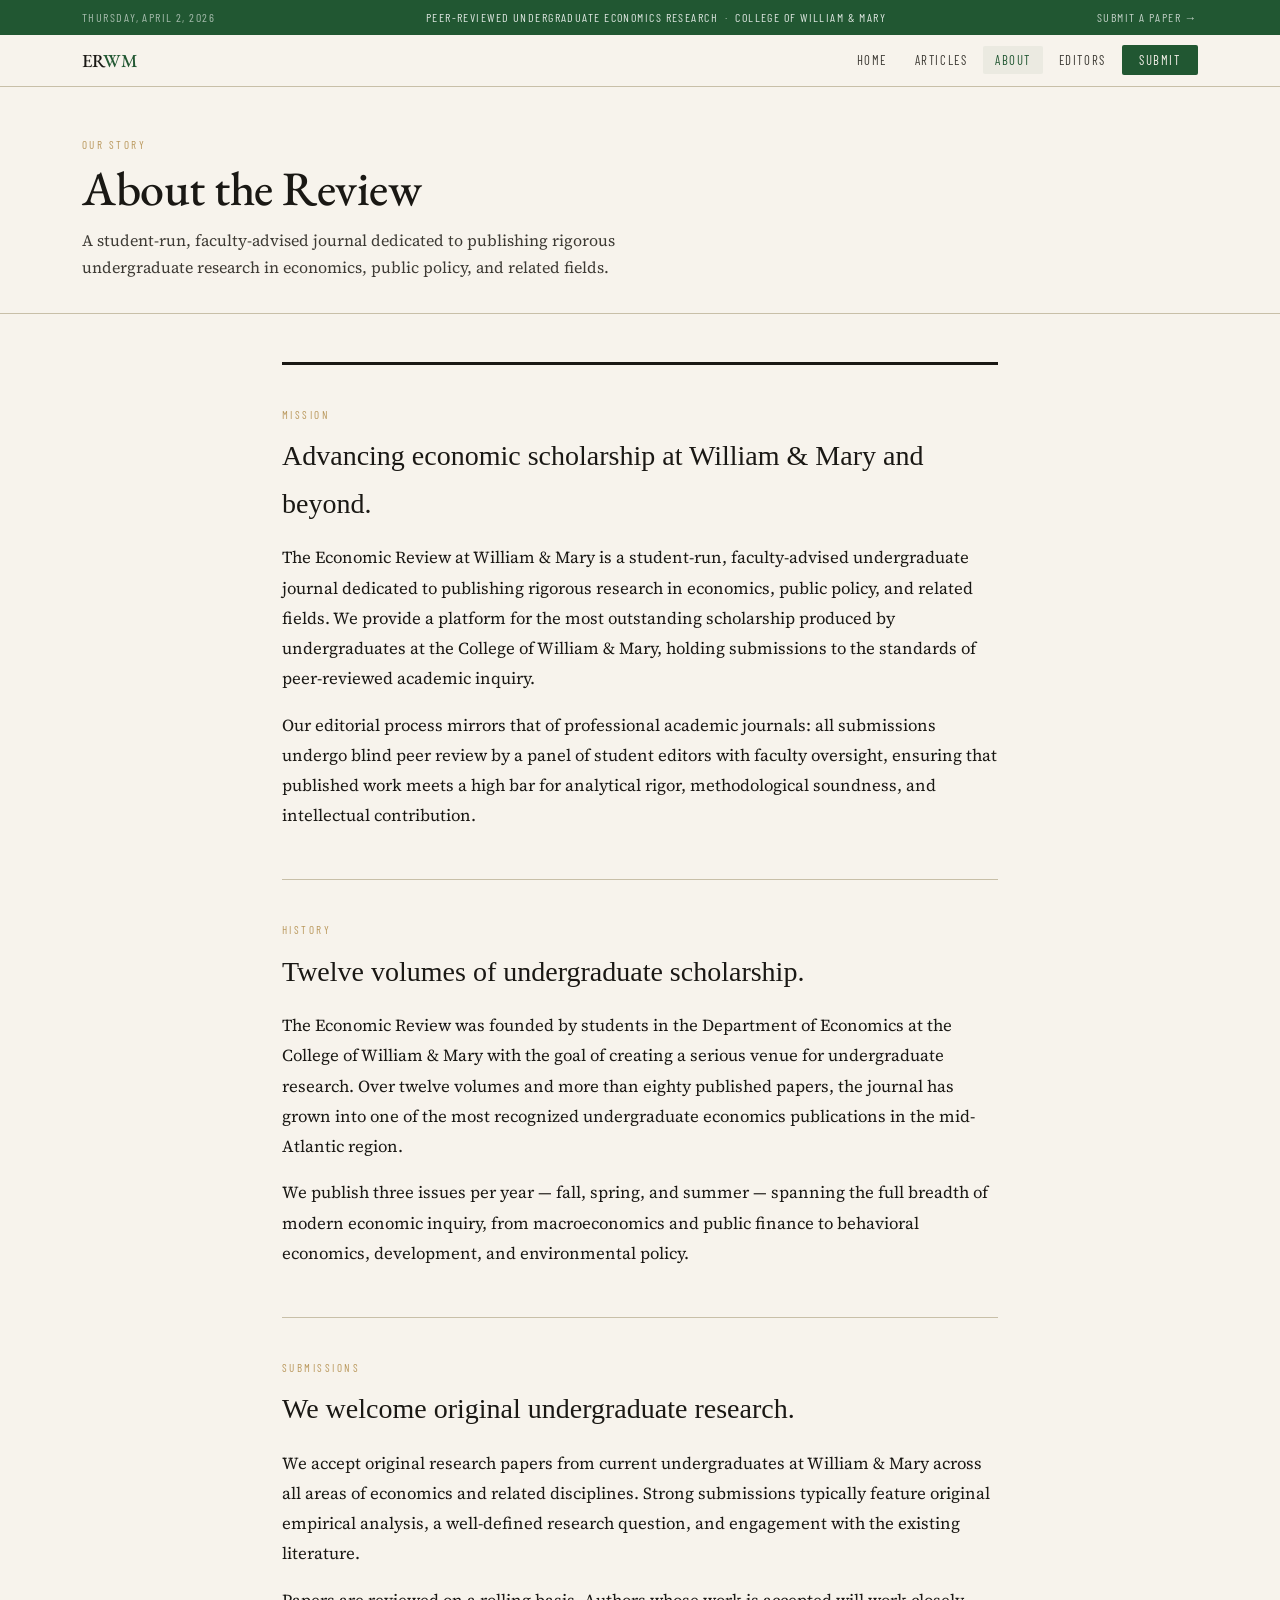
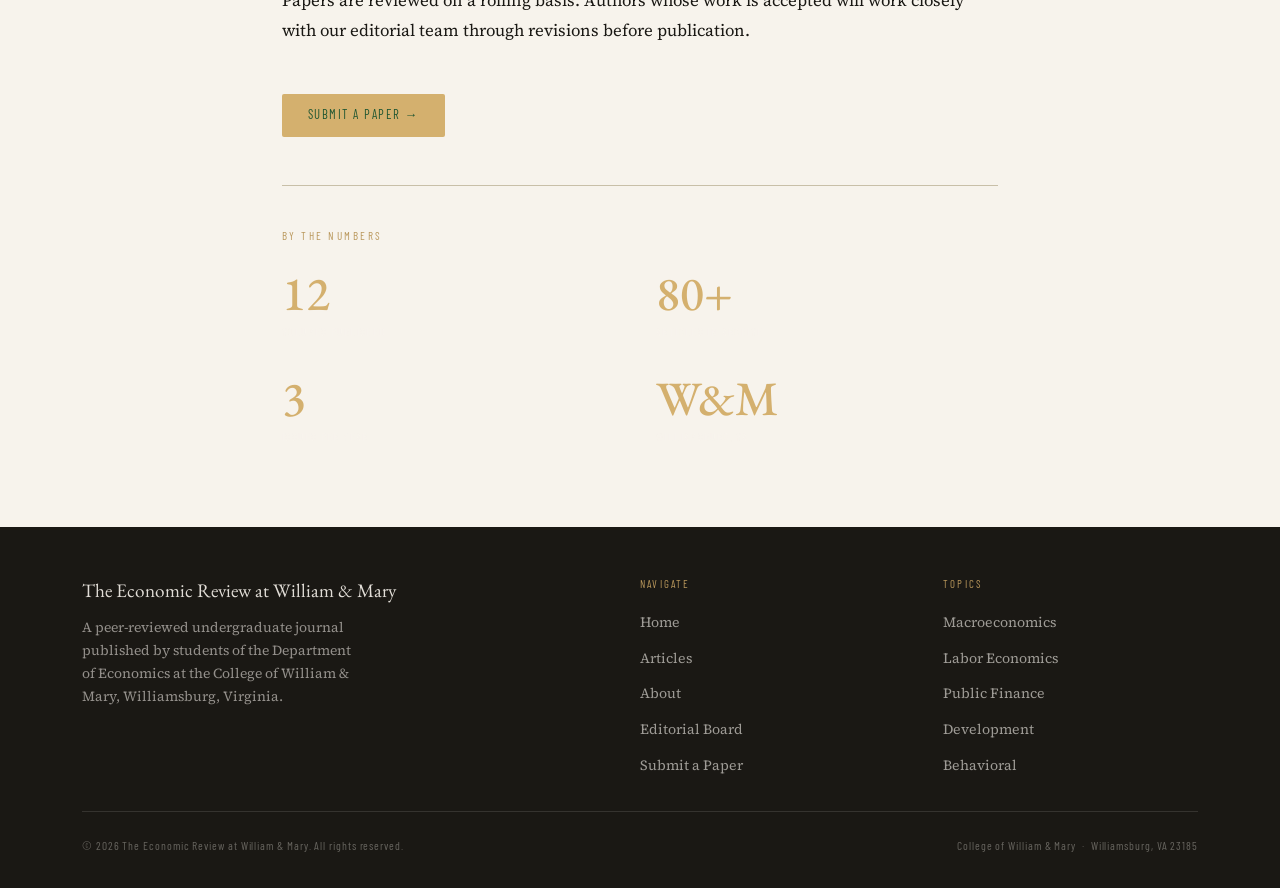
==== about.html @ b4a502a7 "Add About page HTML structure This file contains the HTML structure for the About page, including me" ====
<!DOCTYPE html>
  <html lang="en">
  <head>
    <meta charset="UTF-8" />
    <meta name="viewport" content="width=device-width, initial-scale=1.0" />
    <title>About - The Economic Review at William &amp; Mary</title>
    <meta name="description" content="Learn about The Economic Review at William &amp; Mary." />
    <link rel="stylesheet" href="css/styles.css" />
  </head>
  <body>

    <div class="top-bar">
      <div class="container">
        <div class="top-bar__inner">
          <span class="top-bar__date">Thursday, April 2, 2026</span>
          <span>Peer-Reviewed Undergraduate Economics Research &nbsp;&middot;&nbsp; College of William &amp; Mary</span>
          <a href="submit.html">Submit a Paper &rarr;</a>
        </div>
      </div>
    </div>

    <nav class="nav" id="main-nav">
      <div class="container">
        <div class="nav__inner">
          <a class="nav__logo" href="index.html">ER<span>WM</span></a>
          <ul class="nav__links" id="nav-links">
            <li><a href="index.html">Home</a></li>
            <li><a href="articles.html">Articles</a></li>
            <li><a href="about.html" class="active">About</a></li>
            <li><a href="editors.html">Editors</a></li>
            <li><a href="submit.html" class="nav__cta">Submit</a></li>
          </ul>
          <button class="nav__hamburger" id="hamburger" aria-label="Toggle menu"><span></span><span></span><span></span></button>
        </div>
      </div>
    </nav>

    <main>
      <div class="page-hero">
        <div class="container">
          <p class="page-hero__label">Our Story</p>
          <h1 class="page-hero__title">About the Review</h1>
        <p class="page-hero__desc">A student-run, faculty-advised journal dedicated to publishing rigorous undergraduate research in economics, public policy, and related fields.</p>
      </div>
    </div>

    <div class="container" style="padding-top: 3rem; padding-bottom: 5rem; max-width: 780px;">

      <hr class="divider divider--thick" style="margin-bottom: 2.5rem;">

        <section style="margin-bottom: 3rem;">
          <p class="page-hero__label" style="margin-bottom: 0.5rem;">Mission</p>
          <h2 style="font-family: Georgia, serif; font-size: 1.75rem; font-weight: 400; margin-bottom: 1rem;">Advancing economic scholarship at William &amp; Mary and beyond.</h2>
          <p style="line-height: 1.8; margin-bottom: 1rem;">The Economic Review at William &amp; Mary is a student-run, faculty-advised undergraduate journal dedicated to publishing rigorous research in economics, public policy, and related fields. We provide a platform for the most outstanding scholarship produced by undergraduates at the College of William &amp; Mary, holding submissions to the standards of peer-reviewed academic inquiry.</p>
          <p style="line-height: 1.8;">Our editorial process mirrors that of professional academic journals: all submissions undergo blind peer review by a panel of student editors with faculty oversight, ensuring that published work meets a high bar for analytical rigor, methodological soundness, and intellectual contribution.</p>
      </section>

      <hr class="divider" style="margin-bottom: 2.5rem;">

        <section style="margin-bottom: 3rem;">
          <p class="page-hero__label" style="margin-bottom: 0.5rem;">History</p>
          <h2 style="font-family: Georgia, serif; font-size: 1.75rem; font-weight: 400; margin-bottom: 1rem;">Twelve volumes of undergraduate scholarship.</h2>
          <p style="line-height: 1.8; margin-bottom: 1rem;">The Economic Review was founded by students in the Department of Economics at the College of William &amp; Mary with the goal of creating a serious venue for undergraduate research. Over twelve volumes and more than eighty published papers, the journal has grown into one of the most recognized undergraduate economics publications in the mid-Atlantic region.</p>
          <p style="line-height: 1.8;">We publish three issues per year &mdash; fall, spring, and summer &mdash; spanning the full breadth of modern economic inquiry, from macroeconomics and public finance to behavioral economics, development, and environmental policy.</p>
      </section>

      <hr class="divider" style="margin-bottom: 2.5rem;">

      <section style="margin-bottom: 3rem;">
          <p class="page-hero__label" style="margin-bottom: 0.5rem;">Submissions</p>
          <h2 style="font-family: Georgia, serif; font-size: 1.75rem; font-weight: 400; margin-bottom: 1rem;">We welcome original undergraduate research.</h2>
          <p style="line-height: 1.8; margin-bottom: 1rem;">We accept original research papers from current undergraduates at William &amp; Mary across all areas of economics and related disciplines. Strong submissions typically feature original empirical analysis, a well-defined research question, and engagement with the existing literature.</p>
          <p style="line-height: 1.8; margin-bottom: 1.5rem;">Papers are reviewed on a rolling basis. Authors whose work is accepted will work closely with our editorial team through revisions before publication.</p>
        <a class="about-strip__cta" href="submit.html">Submit a Paper &rarr;</a>
        </section>

        <hr class="divider" style="margin-bottom: 2.5rem;">

        <section>
          <p class="page-hero__label" style="margin-bottom: 0.5rem;">By the Numbers</p>
        <div class="about-strip__stats" style="margin-top: 1.5rem;">
          <div><p class="stat__number">12</p><p class="stat__label">Volumes Published</p></div>
            <div><p class="stat__number">80+</p><p class="stat__label">Articles in Archive</p></div>
          <div><p class="stat__number">3</p><p class="stat__label">Issues per Year</p></div>
          <div><p class="stat__number">W&amp;M</p><p class="stat__label">Williamsburg, VA</p></div>
          </div>
        </section>

      </div>
    </main>

    <footer class="footer">
      <div class="container">
        <div class="footer__grid">
          <div>
            <p class="footer__brand-name">The Economic Review at William &amp; Mary</p>
            <p class="footer__brand-text">A peer-reviewed undergraduate journal published by students of the Department of Economics at the College of William &amp; Mary, Williamsburg, Virginia.</p>
          </div>
          <div>
            <p class="footer__col-title">Navigate</p>
            <ul class="footer__links">
              <li><a href="index.html">Home</a></li>
              <li><a href="articles.html">Articles</a></li>
              <li><a href="about.html">About</a></li>
              <li><a href="editors.html">Editorial Board</a></li>
              <li><a href="submit.html">Submit a Paper</a></li>
          </ul>
        </div>
        <div>
          <p class="footer__col-title">Topics</p>
          <ul class="footer__links">
            <li><a href="articles.html">Macroeconomics</a></li>
            <li><a href="articles.html">Labor Economics</a></li>
              <li><a href="articles.html">Public Finance</a></li>
              <li><a href="articles.html">Development</a></li>
              <li><a href="articles.html">Behavioral</a></li>
            </ul>
          </div>
        </div>
        <div class="footer__bottom">
          <span>&copy; 2026 The Economic Review at William &amp; Mary. All rights reserved.</span>
        <span>College of William &amp; Mary &nbsp;&middot;&nbsp; Williamsburg, VA 23185</span>
        </div>
      </div>
    </footer>

    <script src="js/main.js"></script>
  </body>
  </html>
---- css/styles.css ----
/* ============================================================
   The Economic Review at William & Mary
   Stylesheet — Academic Editorial Theme
   ============================================================ */

@import url('https://fonts.googleapis.com/css2?family=EB+Garamond:ital,wght@0,400;0,500;0,600;0,700;1,400;1,500&family=Barlow+Condensed:wght@400;500;600;700&family=Source+Serif+4:ital,opsz,wght@0,8..60,300;0,8..60,400;0,8..60,600;1,8..60,300;1,8..60,400&display=swap');

/* ─── Variables ─────────────────────────────────────────── */
:root {
  --cream:       #f7f3ec;
  --cream-dark:  #ede7d9;
  --ink:         #1a1814;
  --ink-soft:    #3d3a34;
  --ink-muted:   #7a7368;
  --green:       #215732;
  --green-light: #2e7142;
  --gold:        #b9975b;
  --gold-light:  #d4b06e;
  --rule:        #c8bfa8;
  --rule-light:  #e0d9cc;

  --serif:       'EB Garamond', Georgia, serif;
  --body-serif:  'Source Serif 4', Georgia, serif;
  --condensed:   'Barlow Condensed', 'Arial Narrow', sans-serif;

  --max-width:   1180px;
  --col-gap:     2rem;
}

/* ─── Reset ──────────────────────────────────────────────── */
*, *::before, *::after { box-sizing: border-box; margin: 0; padding: 0; }
html { scroll-behavior: smooth; }
img { display: block; max-width: 100%; }
a { color: inherit; text-decoration: none; }

body {
  background-color: var(--cream);
  color: var(--ink);
  font-family: var(--body-serif);
  font-size: 1.05rem;
  line-height: 1.7;
  -webkit-font-smoothing: antialiased;
}

/* ─── Layout Utilities ───────────────────────────────────── */
.container {
  width: 100%;
  max-width: var(--max-width);
  margin: 0 auto;
  padding: 0 2rem;
}

.divider {
  border: none;
  border-top: 1px solid var(--rule);
  margin: 0;
}
.divider--thick {
  border-top: 3px solid var(--ink);
}
.divider--gold {
  border-top: 2px solid var(--gold);
}

/* ─── Top Bar ────────────────────────────────────────────── */
.top-bar {
  background: var(--green);
  color: rgba(255,255,255,0.85);
  font-family: var(--condensed);
  font-size: 0.75rem;
  letter-spacing: 0.12em;
  text-transform: uppercase;
  padding: 0.45rem 0;
  text-align: center;
}
.top-bar a { opacity: 0.85; transition: opacity 0.2s; }
.top-bar a:hover { opacity: 1; }
.top-bar__inner {
  display: flex;
  justify-content: space-between;
  align-items: center;
  gap: 1rem;
}
.top-bar__date { opacity: 0.7; }

/* ─── Masthead ───────────────────────────────────────────── */
.masthead {
  padding: 2.5rem 0 0;
  border-bottom: 3px double var(--rule);
}
.masthead__inner {
  text-align: center;
  padding-bottom: 1.25rem;
}
.masthead__eyebrow {
  font-family: var(--condensed);
  font-size: 0.72rem;
  letter-spacing: 0.22em;
  text-transform: uppercase;
  color: var(--gold);
  margin-bottom: 0.5rem;
}
.masthead__title {
  font-family: var(--serif);
  font-size: clamp(2.4rem, 5vw, 4.2rem);
  font-weight: 500;
  line-height: 1.05;
  letter-spacing: -0.01em;
  color: var(--ink);
  margin-bottom: 0.4rem;
}
.masthead__subtitle {
  font-family: var(--condensed);
  font-size: 0.9rem;
  letter-spacing: 0.15em;
  text-transform: uppercase;
  color: var(--ink-muted);
  margin-bottom: 1.4rem;
}
.masthead__meta {
  display: flex;
  justify-content: center;
  gap: 2.5rem;
  font-family: var(--condensed);
  font-size: 0.72rem;
  letter-spacing: 0.1em;
  text-transform: uppercase;
  color: var(--ink-muted);
  padding-top: 0.9rem;
  border-top: 1px solid var(--rule);
}

/* ─── Navigation ─────────────────────────────────────────── */
.nav {
  background: var(--cream);
  border-bottom: 1px solid var(--rule);
  position: sticky;
  top: 0;
  z-index: 100;
  transition: box-shadow 0.3s;
}
.nav.scrolled {
  box-shadow: 0 2px 16px rgba(26,24,20,0.08);
}
.nav__inner {
  display: flex;
  align-items: center;
  justify-content: space-between;
  height: 3.2rem;
}
.nav__logo {
  font-family: var(--serif);
  font-size: 1.15rem;
  font-weight: 500;
  color: var(--ink);
  white-space: nowrap;
}
.nav__logo span { color: var(--green); }
.nav__links {
  display: flex;
  list-style: none;
  gap: 0.25rem;
}
.nav__links a {
  font-family: var(--condensed);
  font-size: 0.8rem;
  letter-spacing: 0.12em;
  text-transform: uppercase;
  color: var(--ink-soft);
  padding: 0.4rem 0.75rem;
  border-radius: 2px;
  transition: color 0.2s, background 0.2s;
}
.nav__links a:hover, .nav__links a.active {
  color: var(--green);
  background: rgba(33,87,50,0.06);
}
.nav__cta {
  font-family: var(--condensed);
  font-size: 0.78rem;
  letter-spacing: 0.1em;
  text-transform: uppercase;
  color: var(--cream) !important;
  background: var(--green) !important;
  padding: 0.45rem 1.1rem !important;
  border-radius: 2px;
  transition: background 0.2s !important;
}
.nav__cta:hover {
  background: var(--green-light) !important;
  color: var(--cream) !important;
}
.nav__hamburger {
  display: none;
  background: none;
  border: none;
  cursor: pointer;
  padding: 0.25rem;
  flex-direction: column;
  gap: 5px;
}
.nav__hamburger span {
  display: block;
  width: 22px;
  height: 2px;
  background: var(--ink);
  transition: transform 0.3s, opacity 0.3s;
}

/* ─── Hero / Featured ────────────────────────────────────── */
.hero {
  padding: 3.5rem 0 0;
}
.hero__grid {
  display: grid;
  grid-template-columns: 1fr 1px 38%;
  gap: 0;
  align-items: start;
}
.hero__main {
  padding-right: 2.5rem;
}
.hero__divider {
  background: var(--rule);
  align-self: stretch;
}
.hero__sidebar {
  padding-left: 2.5rem;
  padding-top: 0.25rem;
}

.hero__tag {
  display: inline-block;
  font-family: var(--condensed);
  font-size: 0.7rem;
  letter-spacing: 0.18em;
  text-transform: uppercase;
  color: var(--cream);
  background: var(--green);
  padding: 0.2rem 0.6rem;
  margin-bottom: 1rem;
}
.hero__title {
  font-family: var(--serif);
  font-size: clamp(1.9rem, 3.5vw, 3rem);
  font-weight: 500;
  line-height: 1.18;
  letter-spacing: -0.01em;
  margin-bottom: 0.9rem;
  color: var(--ink);
}
.hero__title a:hover { color: var(--green); }
.hero__excerpt {
  font-size: 1.05rem;
  color: var(--ink-soft);
  line-height: 1.65;
  margin-bottom: 1.2rem;
}
.hero__byline {
  display: flex;
  align-items: center;
  gap: 0.6rem;
  font-family: var(--condensed);
  font-size: 0.8rem;
  letter-spacing: 0.06em;
  color: var(--ink-muted);
  text-transform: uppercase;
}
.hero__byline-dot { color: var(--gold); font-size: 1.2em; line-height: 1; }

/* Sidebar inside hero */
.sidebar-section__label {
  font-family: var(--condensed);
  font-size: 0.68rem;
  letter-spacing: 0.2em;
  text-transform: uppercase;
  color: var(--gold);
  margin-bottom: 0.8rem;
  padding-bottom: 0.5rem;
  border-bottom: 1px solid var(--rule);
}
.sidebar-article {
  padding: 1rem 0;
  border-bottom: 1px solid var(--rule-light);
}
.sidebar-article:last-child { border-bottom: none; }
.sidebar-article__tag {
  font-family: var(--condensed);
  font-size: 0.65rem;
  letter-spacing: 0.15em;
  text-transform: uppercase;
  color: var(--green);
  margin-bottom: 0.3rem;
}
.sidebar-article__title {
  font-family: var(--serif);
  font-size: 1.05rem;
  font-weight: 500;
  line-height: 1.3;
  color: var(--ink);
  margin-bottom: 0.3rem;
}
.sidebar-article__title a:hover { color: var(--green); }
.sidebar-article__meta {
  font-family: var(--condensed);
  font-size: 0.7rem;
  letter-spacing: 0.06em;
  color: var(--ink-muted);
  text-transform: uppercase;
}

/* ─── Section Headers ────────────────────────────────────── */
.section-header {
  display: flex;
  align-items: baseline;
  gap: 1rem;
  margin-bottom: 1.8rem;
}
.section-header__title {
  font-family: var(--condensed);
  font-size: 0.72rem;
  letter-spacing: 0.22em;
  text-transform: uppercase;
  color: var(--ink);
  white-space: nowrap;
}
.section-header__line {
  flex: 1;
  height: 1px;
  background: var(--rule);
}
.section-header__link {
  font-family: var(--condensed);
  font-size: 0.7rem;
  letter-spacing: 0.12em;
  text-transform: uppercase;
  color: var(--green);
  white-space: nowrap;
  transition: color 0.2s;
}
.section-header__link:hover { color: var(--gold); }

/* ─── Article Cards ──────────────────────────────────────── */
.articles-grid {
  display: grid;
  grid-template-columns: repeat(3, 1fr);
  gap: 2rem var(--col-gap);
  padding: 2.5rem 0;
}

.article-card {
  display: flex;
  flex-direction: column;
}
.article-card + .article-card {
  border-left: 1px solid var(--rule-light);
  padding-left: var(--col-gap);
}
.article-card__tag {
  font-family: var(--condensed);
  font-size: 0.67rem;
  letter-spacing: 0.18em;
  text-transform: uppercase;
  color: var(--green);
  margin-bottom: 0.5rem;
}
.article-card__title {
  font-family: var(--serif);
  font-size: 1.25rem;
  font-weight: 500;
  line-height: 1.28;
  letter-spacing: -0.005em;
  color: var(--ink);
  margin-bottom: 0.6rem;
  flex: 1;
}
.article-card__title a:hover { color: var(--green); }
.article-card__excerpt {
  font-size: 0.92rem;
  color: var(--ink-soft);
  line-height: 1.6;
  margin-bottom: 0.9rem;
  display: -webkit-box;
  -webkit-line-clamp: 3;
  -webkit-box-orient: vertical;
  overflow: hidden;
}
.article-card__meta {
  font-family: var(--condensed);
  font-size: 0.7rem;
  letter-spacing: 0.06em;
  text-transform: uppercase;
  color: var(--ink-muted);
  margin-top: auto;
}

/* ─── List Articles (for articles.html) ──────────────────── */
.articles-list {
  padding: 2rem 0;
}
.article-row {
  display: grid;
  grid-template-columns: 1fr auto;
  gap: 1rem 2rem;
  align-items: start;
  padding: 1.4rem 0;
  border-bottom: 1px solid var(--rule-light);
  transition: background 0.15s;
}
.article-row:hover { background: rgba(33,87,50,0.025); margin: 0 -1rem; padding-left: 1rem; padding-right: 1rem; }
.article-row__tag {
  font-family: var(--condensed);
  font-size: 0.67rem;
  letter-spacing: 0.18em;
  text-transform: uppercase;
  color: var(--green);
  margin-bottom: 0.35rem;
}
.article-row__title {
  font-family: var(--serif);
  font-size: 1.3rem;
  font-weight: 500;
  line-height: 1.25;
  color: var(--ink);
  margin-bottom: 0.4rem;
}
.article-row__title a:hover { color: var(--green); }
.article-row__excerpt {
  font-size: 0.9rem;
  color: var(--ink-soft);
  line-height: 1.55;
  display: -webkit-box;
  -webkit-line-clamp: 2;
  -webkit-box-orient: vertical;
  overflow: hidden;
}
.article-row__meta {
  font-family: var(--condensed);
  font-size: 0.7rem;
  letter-spacing: 0.06em;
  text-transform: uppercase;
  color: var(--ink-muted);
  text-align: right;
  white-space: nowrap;
  padding-top: 0.25rem;
}

/* ─── Topic Filter Bar ───────────────────────────────────── */
.filter-bar {
  display: flex;
  flex-wrap: wrap;
  gap: 0.5rem;
  padding: 1.25rem 0;
  border-bottom: 1px solid var(--rule);
  margin-bottom: 0;
}
.filter-btn {
  font-family: var(--condensed);
  font-size: 0.72rem;
  letter-spacing: 0.12em;
  text-transform: uppercase;
  background: none;
  border: 1px solid var(--rule);
  color: var(--ink-soft);
  padding: 0.3rem 0.75rem;
  cursor: pointer;
  transition: all 0.2s;
  border-radius: 2px;
}
.filter-btn:hover, .filter-btn.active {
  background: var(--green);
  border-color: var(--green);
  color: var(--cream);
}

/* ─── Article Page ───────────────────────────────────────── */
.article-page {
  display: grid;
  grid-template-columns: 1fr 300px;
  gap: 4rem;
  padding: 3rem 0 4rem;
  align-items: start;
}
.article-page__body { min-width: 0; }
.article-header { margin-bottom: 2.5rem; }
.article-header__tag {
  display: inline-block;
  font-family: var(--condensed);
  font-size: 0.7rem;
  letter-spacing: 0.18em;
  text-transform: uppercase;
  color: var(--cream);
  background: var(--green);
  padding: 0.2rem 0.6rem;
  margin-bottom: 1rem;
}
.article-header__title {
  font-family: var(--serif);
  font-size: clamp(2rem, 4vw, 3.2rem);
  font-weight: 500;
  line-height: 1.12;
  letter-spacing: -0.015em;
  color: var(--ink);
  margin-bottom: 1rem;
}
.article-header__abstract {
  font-family: var(--body-serif);
  font-style: italic;
  font-size: 1.1rem;
  color: var(--ink-soft);
  line-height: 1.65;
  padding: 1.2rem 1.5rem;
  border-left: 3px solid var(--gold);
  background: rgba(185,151,91,0.06);
  margin-bottom: 1.5rem;
}
.article-header__byline {
  font-family: var(--condensed);
  font-size: 0.82rem;
  letter-spacing: 0.1em;
  text-transform: uppercase;
  color: var(--ink-muted);
  display: flex;
  flex-wrap: wrap;
  gap: 0.4rem 1.5rem;
  padding-bottom: 1.5rem;
  border-bottom: 2px solid var(--rule);
}
.article-header__byline strong { color: var(--ink-soft); }

/* Article body typography */
.article-content {
  font-size: 1.08rem;
  line-height: 1.78;
  color: var(--ink-soft);
}
.article-content h2 {
  font-family: var(--serif);
  font-size: 1.7rem;
  font-weight: 500;
  color: var(--ink);
  margin: 2.5rem 0 0.8rem;
  letter-spacing: -0.01em;
}
.article-content h3 {
  font-family: var(--serif);
  font-size: 1.25rem;
  font-weight: 600;
  color: var(--ink);
  margin: 2rem 0 0.6rem;
}
.article-content p { margin-bottom: 1.4rem; }
.article-content p:first-child::first-letter {
  font-family: var(--serif);
  font-size: 3.6em;
  font-weight: 500;
  line-height: 0.75;
  float: left;
  margin: 0.08em 0.08em 0 0;
  color: var(--green);
}
.article-content blockquote {
  font-family: var(--serif);
  font-style: italic;
  font-size: 1.25rem;
  line-height: 1.55;
  color: var(--ink);
  padding: 1rem 1.5rem;
  border-left: 3px solid var(--gold);
  margin: 2rem 0;
}
.article-content ul, .article-content ol {
  padding-left: 1.5rem;
  margin-bottom: 1.4rem;
}
.article-content li { margin-bottom: 0.4rem; }
.article-content a {
  color: var(--green);
  border-bottom: 1px solid rgba(33,87,50,0.3);
  transition: border-color 0.2s;
}
.article-content a:hover { border-color: var(--green); }
.article-content .footnote {
  font-size: 0.85rem;
  color: var(--ink-muted);
  border-top: 1px solid var(--rule);
  padding-top: 1rem;
  margin-top: 2rem;
}

/* Article Sidebar */
.article-sidebar { position: sticky; top: 5rem; }
.sidebar-box {
  border: 1px solid var(--rule);
  padding: 1.25rem;
  margin-bottom: 1.5rem;
}
.sidebar-box__title {
  font-family: var(--condensed);
  font-size: 0.68rem;
  letter-spacing: 0.2em;
  text-transform: uppercase;
  color: var(--gold);
  margin-bottom: 0.9rem;
  padding-bottom: 0.6rem;
  border-bottom: 1px solid var(--rule);
}

/* ─── About Strip ────────────────────────────────────────── */
.about-strip {
  background: var(--green);
  color: var(--cream);
  padding: 3.5rem 0;
  margin: 3rem 0 0;
}
.about-strip__inner {
  display: grid;
  grid-template-columns: 1fr 1fr;
  gap: 4rem;
  align-items: center;
}
.about-strip__label {
  font-family: var(--condensed);
  font-size: 0.7rem;
  letter-spacing: 0.22em;
  text-transform: uppercase;
  color: var(--gold-light);
  margin-bottom: 0.75rem;
}
.about-strip__title {
  font-family: var(--serif);
  font-size: 1.9rem;
  font-weight: 500;
  line-height: 1.25;
  margin-bottom: 1rem;
  color: rgba(247,243,236,0.95);
}
.about-strip__text {
  font-size: 0.97rem;
  line-height: 1.7;
  color: rgba(247,243,236,0.8);
}
.about-strip__cta {
  display: inline-block;
  font-family: var(--condensed);
  font-size: 0.8rem;
  letter-spacing: 0.12em;
  text-transform: uppercase;
  color: var(--green);
  background: var(--gold-light);
  padding: 0.65rem 1.6rem;
  margin-top: 1.5rem;
  transition: background 0.2s;
  border-radius: 2px;
}
.about-strip__cta:hover { background: var(--cream); }
.about-strip__stats {
  display: grid;
  grid-template-columns: 1fr 1fr;
  gap: 2rem;
}
.stat__number {
  font-family: var(--serif);
  font-size: 3rem;
  font-weight: 500;
  color: var(--gold-light);
  line-height: 1;
  margin-bottom: 0.35rem;
}
.stat__label {
  font-family: var(--condensed);
  font-size: 0.72rem;
  letter-spacing: 0.12em;
  text-transform: uppercase;
  color: rgba(247,243,236,0.65);
}

/* ─── Footer ─────────────────────────────────────────────── */
.footer {
  background: var(--ink);
  color: rgba(247,243,236,0.7);
  padding: 3rem 0 2rem;
}
.footer__grid {
  display: grid;
  grid-template-columns: 2fr 1fr 1fr;
  gap: 3rem;
  padding-bottom: 2rem;
  border-bottom: 1px solid rgba(247,243,236,0.12);
  margin-bottom: 1.5rem;
}
.footer__brand-name {
  font-family: var(--serif);
  font-size: 1.2rem;
  color: rgba(247,243,236,0.9);
  margin-bottom: 0.6rem;
}
.footer__brand-text {
  font-size: 0.87rem;
  line-height: 1.65;
  color: rgba(247,243,236,0.55);
  max-width: 280px;
}
.footer__col-title {
  font-family: var(--condensed);
  font-size: 0.68rem;
  letter-spacing: 0.2em;
  text-transform: uppercase;
  color: var(--gold);
  margin-bottom: 0.9rem;
}
.footer__links {
  list-style: none;
  display: flex;
  flex-direction: column;
  gap: 0.45rem;
}
.footer__links a {
  font-size: 0.88rem;
  color: rgba(247,243,236,0.6);
  transition: color 0.2s;
}
.footer__links a:hover { color: rgba(247,243,236,0.95); }
.footer__bottom {
  display: flex;
  justify-content: space-between;
  align-items: center;
  font-family: var(--condensed);
  font-size: 0.72rem;
  letter-spacing: 0.08em;
  color: rgba(247,243,236,0.35);
}

/* ─── Page Hero (inner pages) ────────────────────────────── */
.page-hero {
  padding: 3rem 0 2rem;
  border-bottom: 1px solid var(--rule);
}
.page-hero__label {
  font-family: var(--condensed);
  font-size: 0.7rem;
  letter-spacing: 0.22em;
  text-transform: uppercase;
  color: var(--gold);
  margin-bottom: 0.5rem;
}
.page-hero__title {
  font-family: var(--serif);
  font-size: clamp(2rem, 4vw, 3rem);
  font-weight: 500;
  line-height: 1.1;
  letter-spacing: -0.01em;
}
.page-hero__desc {
  max-width: 580px;
  color: var(--ink-soft);
  margin-top: 0.75rem;
  font-size: 1rem;
}

/* ─── Animations ──────────────────────────────────────────── */
@keyframes fadeUp {
  from { opacity: 0; transform: translateY(18px); }
  to   { opacity: 1; transform: translateY(0); }
}
.fade-up {
  animation: fadeUp 0.55s ease forwards;
}
.fade-up-1 { animation-delay: 0.05s; opacity: 0; }
.fade-up-2 { animation-delay: 0.15s; opacity: 0; }
.fade-up-3 { animation-delay: 0.25s; opacity: 0; }
.fade-up-4 { animation-delay: 0.35s; opacity: 0; }

/* ─── Responsive ──────────────────────────────────────────── */
@media (max-width: 900px) {
  .hero__grid {
    grid-template-columns: 1fr;
  }
  .hero__main { padding-right: 0; margin-bottom: 2rem; }
  .hero__divider { display: none; }
  .hero__sidebar { padding-left: 0; border-top: 1px solid var(--rule); padding-top: 1.5rem; }

  .articles-grid {
    grid-template-columns: 1fr 1fr;
  }
  .article-card + .article-card:nth-child(odd) { border-left: none; padding-left: 0; }
  .article-card + .article-card:nth-child(even) { border-left: 1px solid var(--rule-light); padding-left: var(--col-gap); }

  .about-strip__inner { grid-template-columns: 1fr; gap: 2.5rem; }
  .footer__grid { grid-template-columns: 1fr 1fr; }

  .article-page { grid-template-columns: 1fr; }
  .article-sidebar { position: static; }
}

@media (max-width: 640px) {
  .container { padding: 0 1.25rem; }
  .top-bar__inner { flex-direction: column; gap: 0.25rem; }
  .top-bar__date { display: none; }

  .nav__links { display: none; }
  .nav__links.open {
    display: flex;
    flex-direction: column;
    position: absolute;
    top: 3.2rem;
    left: 0;
    right: 0;
    background: var(--cream);
    border-bottom: 1px solid var(--rule);
    padding: 1rem;
    gap: 0.5rem;
    z-index: 99;
  }
  .nav__hamburger { display: flex; }

  .articles-grid { grid-template-columns: 1fr; }
  .article-card + .article-card { border-left: none; padding-left: 0; border-top: 1px solid var(--rule-light); padding-top: 1.5rem; }

  .about-strip__stats { grid-template-columns: 1fr 1fr; }
  .footer__grid { grid-template-columns: 1fr; gap: 2rem; }
  .footer__bottom { flex-direction: column; gap: 0.5rem; text-align: center; }

  .article-row { grid-template-columns: 1fr; }
  .article-row__meta { text-align: left; }

  .masthead__meta { flex-direction: column; gap: 0.3rem; align-items: center; }
}
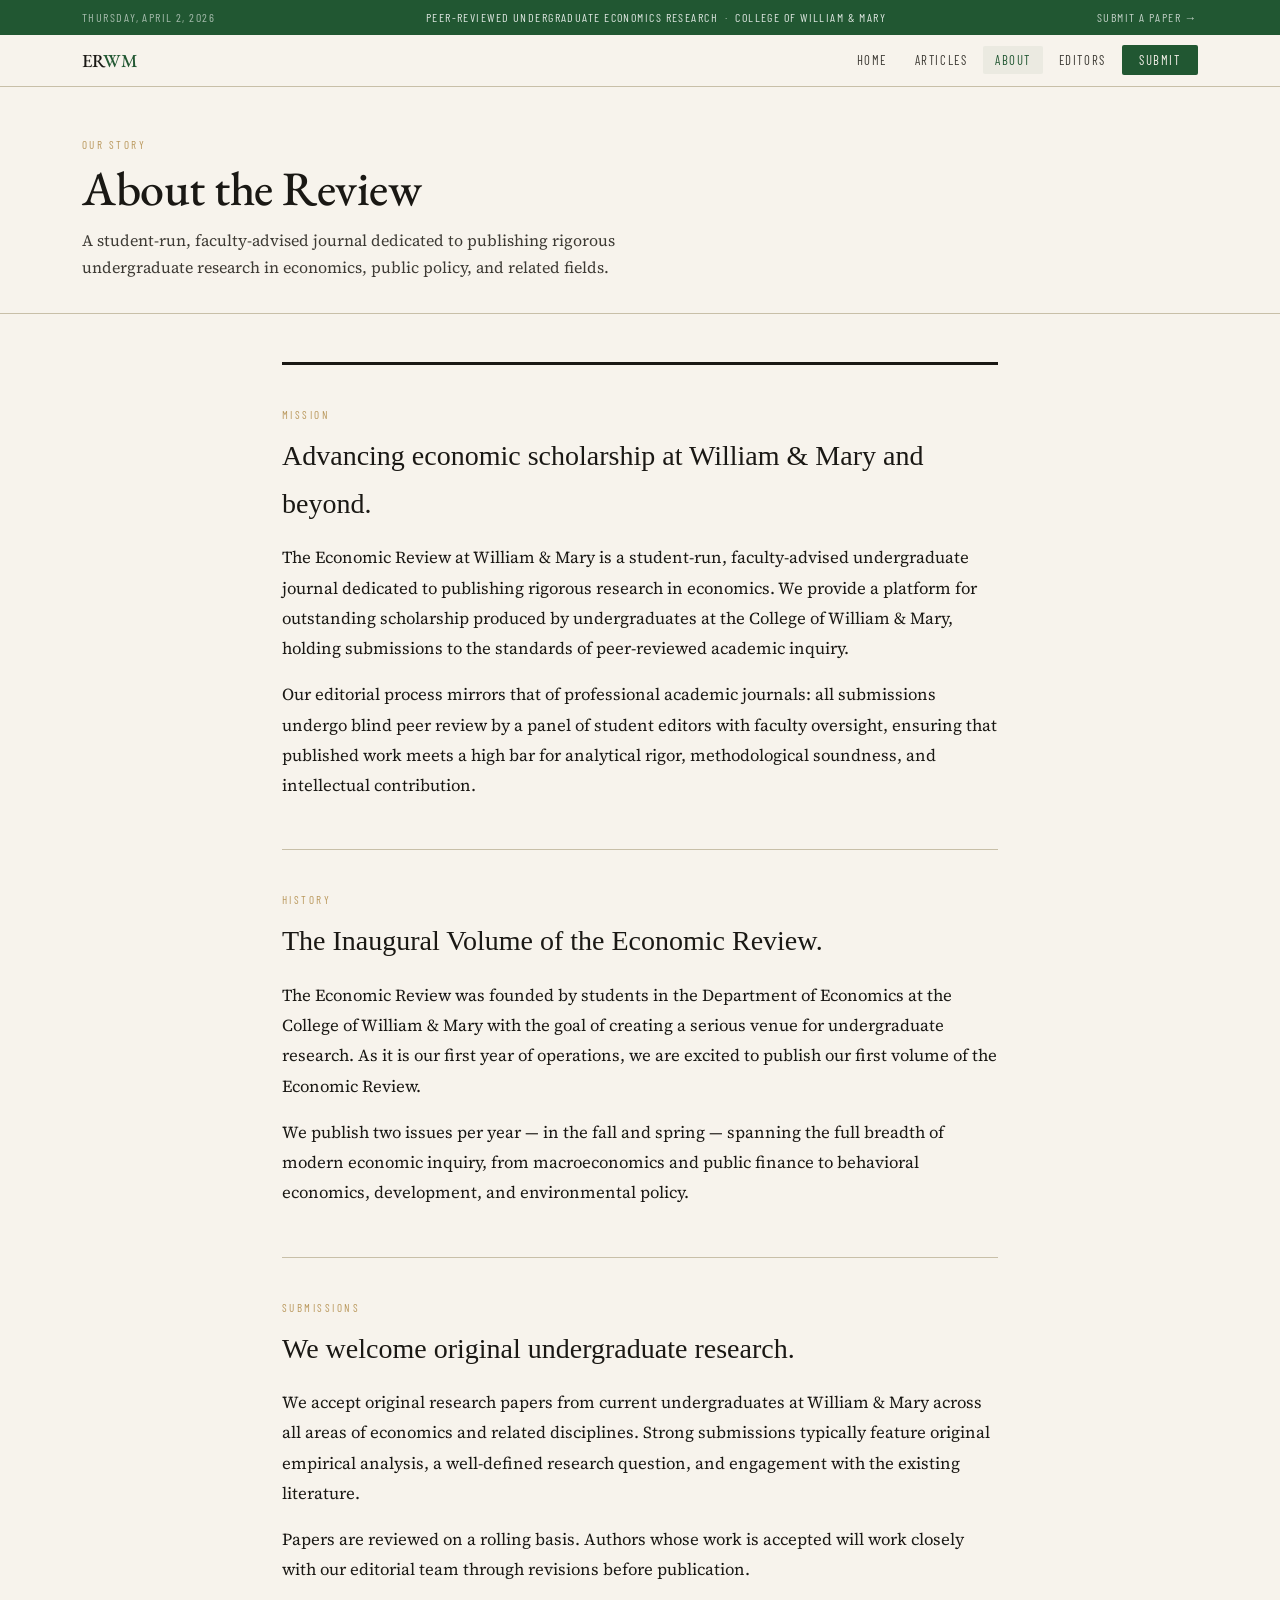
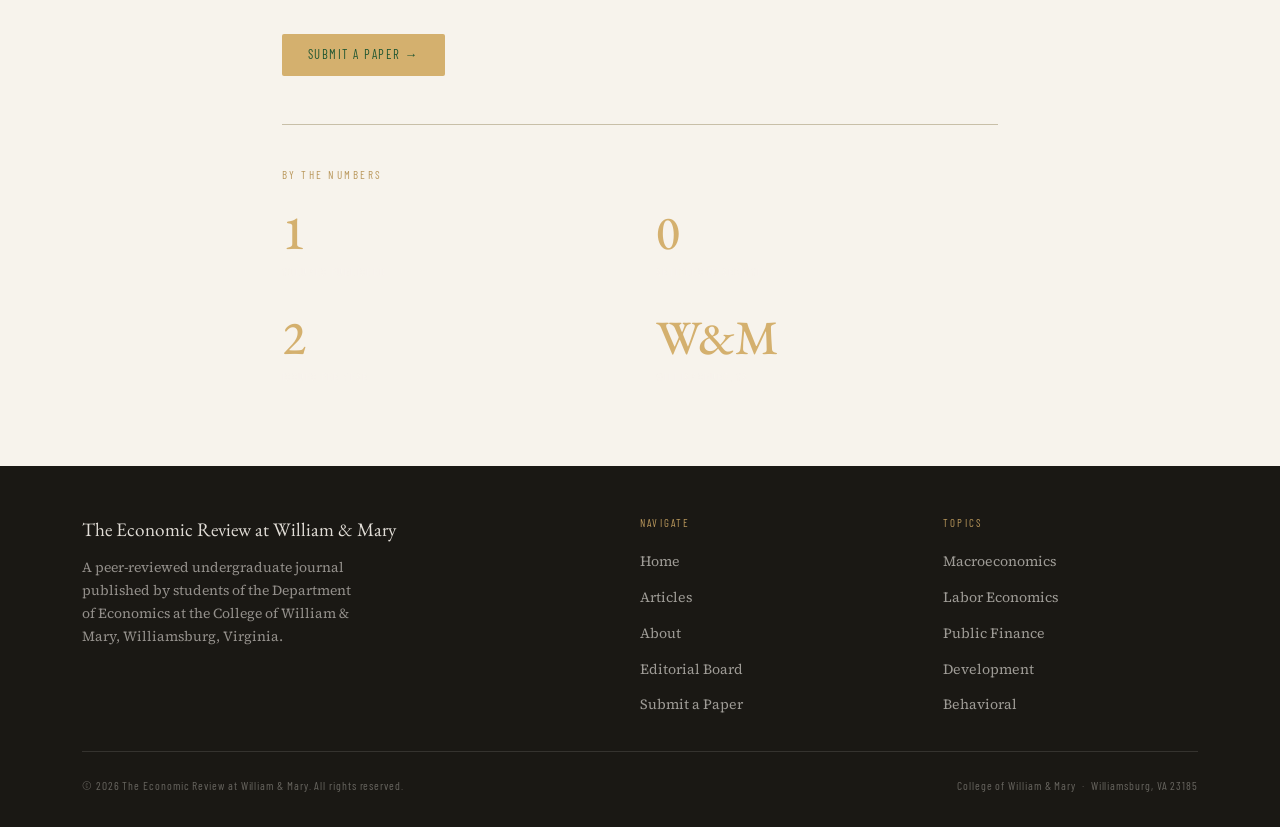
==== commit aee741c9: "Revise Economic Review details and statistics Updated the description of the Economic Review and adj" ====
--- a/about.html
+++ b/about.html
@@ -51,7 +51,7 @@
         <section style="margin-bottom: 3rem;">
           <p class="page-hero__label" style="margin-bottom: 0.5rem;">Mission</p>
           <h2 style="font-family: Georgia, serif; font-size: 1.75rem; font-weight: 400; margin-bottom: 1rem;">Advancing economic scholarship at William &amp; Mary and beyond.</h2>
-          <p style="line-height: 1.8; margin-bottom: 1rem;">The Economic Review at William &amp; Mary is a student-run, faculty-advised undergraduate journal dedicated to publishing rigorous research in economics, public policy, and related fields. We provide a platform for the most outstanding scholarship produced by undergraduates at the College of William &amp; Mary, holding submissions to the standards of peer-reviewed academic inquiry.</p>
+          <p style="line-height: 1.8; margin-bottom: 1rem;">The Economic Review at William &amp; Mary is a student-run, faculty-advised undergraduate journal dedicated to publishing rigorous research in economics. We provide a platform for outstanding scholarship produced by undergraduates at the College of William &amp; Mary, holding submissions to the standards of peer-reviewed academic inquiry.</p>
           <p style="line-height: 1.8;">Our editorial process mirrors that of professional academic journals: all submissions undergo blind peer review by a panel of student editors with faculty oversight, ensuring that published work meets a high bar for analytical rigor, methodological soundness, and intellectual contribution.</p>
       </section>
 
@@ -59,9 +59,9 @@
 
         <section style="margin-bottom: 3rem;">
           <p class="page-hero__label" style="margin-bottom: 0.5rem;">History</p>
-          <h2 style="font-family: Georgia, serif; font-size: 1.75rem; font-weight: 400; margin-bottom: 1rem;">Twelve volumes of undergraduate scholarship.</h2>
-          <p style="line-height: 1.8; margin-bottom: 1rem;">The Economic Review was founded by students in the Department of Economics at the College of William &amp; Mary with the goal of creating a serious venue for undergraduate research. Over twelve volumes and more than eighty published papers, the journal has grown into one of the most recognized undergraduate economics publications in the mid-Atlantic region.</p>
-          <p style="line-height: 1.8;">We publish three issues per year &mdash; fall, spring, and summer &mdash; spanning the full breadth of modern economic inquiry, from macroeconomics and public finance to behavioral economics, development, and environmental policy.</p>
+          <h2 style="font-family: Georgia, serif; font-size: 1.75rem; font-weight: 400; margin-bottom: 1rem;">The Inaugural Volume of the Economic Review.</h2>
+          <p style="line-height: 1.8; margin-bottom: 1rem;">The Economic Review was founded by students in the Department of Economics at the College of William &amp; Mary with the goal of creating a serious venue for undergraduate research. As it is our first year of operations, we are excited to publish our first volume of the Economic Review.</p>
+          <p style="line-height: 1.8;">We publish two issues per year &mdash; in the fall and spring &mdash; spanning the full breadth of modern economic inquiry, from macroeconomics and public finance to behavioral economics, development, and environmental policy.</p>
       </section>
 
       <hr class="divider" style="margin-bottom: 2.5rem;">
@@ -79,9 +79,9 @@
         <section>
           <p class="page-hero__label" style="margin-bottom: 0.5rem;">By the Numbers</p>
         <div class="about-strip__stats" style="margin-top: 1.5rem;">
-          <div><p class="stat__number">12</p><p class="stat__label">Volumes Published</p></div>
-            <div><p class="stat__number">80+</p><p class="stat__label">Articles in Archive</p></div>
-          <div><p class="stat__number">3</p><p class="stat__label">Issues per Year</p></div>
+          <div><p class="stat__number">1</p><p class="stat__label">Volumes Published</p></div>
+            <div><p class="stat__number">0</p><p class="stat__label">Articles in Archive</p></div>
+          <div><p class="stat__number">2</p><p class="stat__label">Issues per Year</p></div>
           <div><p class="stat__number">W&amp;M</p><p class="stat__label">Williamsburg, VA</p></div>
           </div>
         </section>
